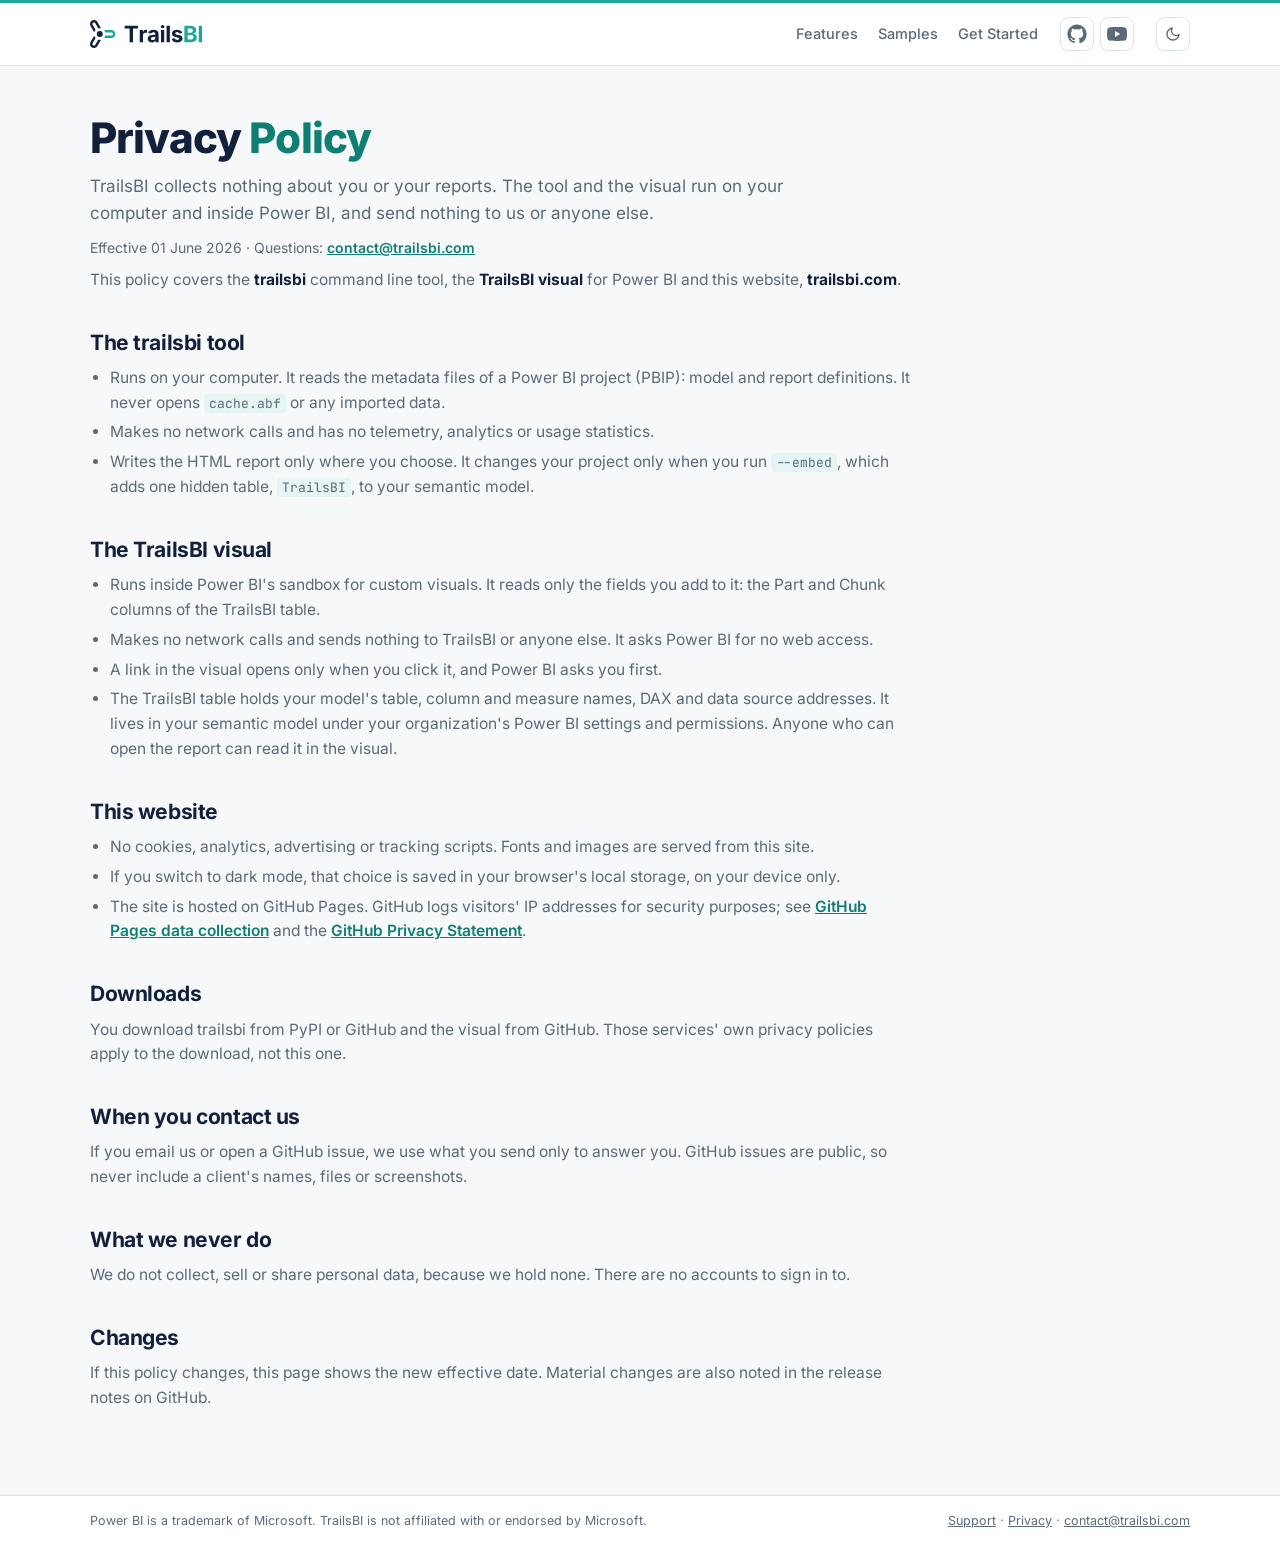
==== privacy/index.html @ 93e5e558 "update: added support, privacy pages. updated footer and sitmap to include links" ====
<!doctype html>
<html lang="en">
<head>
<meta charset="utf-8">
<meta name="viewport" content="width=device-width, initial-scale=1">
<title>Privacy policy · TrailsBI</title>
<meta name="description" content="TrailsBI collects nothing: the tool, the Power BI visual and this website send no data to anyone.">
<link rel="canonical" href="https://trailsbi.com/privacy/">
<meta property="og:type" content="website">
<meta property="og:site_name" content="TrailsBI">
<meta property="og:title" content="Privacy policy · TrailsBI">
<meta property="og:description" content="TrailsBI collects nothing: the tool, the Power BI visual and this website send no data to anyone.">
<meta property="og:url" content="https://trailsbi.com/privacy/">
<meta property="og:image" content="https://trailsbi.com/og.jpg">
<meta name="twitter:card" content="summary_large_image">
<meta name="theme-color" content="#13203B">
<link rel="icon" href="../favicon.svg" type="image/svg+xml">
<link rel="apple-touch-icon" href="../apple-touch-icon.png">
<link rel="preload" href="../assets/fonts/inter-latin-wght-normal.woff2" as="font" type="font/woff2" crossorigin>
<link rel="stylesheet" href="../assets/fonts.css">
<script>try{if(localStorage.getItem("trailsbi-theme")==="dark")document.documentElement.classList.add("dark")}catch(e){}</script>
<style>
/* Layout: navy hero with the product in a window frame, a privacy band, a tabbed tour of the five views,
   real findings from the samples, then install steps. Brand: navy #13203B, teal #1FA79A, mint #4FD1C5. */
:root{
  --bg:#F6F8FA; --surface:#FFFFFF; --ink:#13203B; --muted:#5C6A78; --line:#DCE3EA;
  --teal:#1FA79A; --teal-ink:#0F7F74; --teal-soft:#E4F5F3; --mint:#4FD1C5;
  --navy:#13203B; --navy-2:#1B2B4B; --navy-line:#2C3D5E; --on-navy:#E6ECF3; --on-navy-muted:#B9C6D6;
  --err:#C62828; --err-soft:#FCEAEA; --warn:#A86A12; --warn-soft:#FBF1E1;
  --logo-ink:#13203B; --logo-acc:#1FA79A;
  --shadow:0 1px 2px rgba(19,32,59,.06),0 12px 32px rgba(19,32,59,.10);
  --sans:"Inter","Segoe UI",system-ui,-apple-system,sans-serif; --mono:"JetBrains Mono","Cascadia Code",Consolas,monospace;
  color-scheme:light;
}
html.dark{
  --bg:#0D1524; --surface:#152036; --ink:#E6ECF3; --muted:#9AA8B8; --line:#26344F;
  --teal:#4FD1C5; --teal-ink:#6FE0D5; --teal-soft:#14343A;
  --navy:#0A1120; --navy-2:#152036; --navy-line:#26344F;
  --err:#FF8A80; --err-soft:#3A1E24; --warn:#F2B866; --warn-soft:#3A2E1C;
  --logo-ink:#FFFFFF; --logo-acc:#4FD1C5; --shadow:0 1px 2px rgba(0,0,0,.3),0 12px 32px rgba(0,0,0,.35); color-scheme:dark}
*{box-sizing:border-box}
body{margin:0;background:var(--bg);color:var(--ink);font:16px/1.6 var(--sans);-webkit-font-smoothing:antialiased}
.wrap{max-width:1180px;margin:0 auto;padding-inline:clamp(16px,4vw,40px)}
h1,h2,h3{text-wrap:balance;letter-spacing:-.02em}
a{color:var(--teal-ink)}

:focus-visible{outline:2px solid var(--teal);outline-offset:2px}

.copy{border:1px solid #3A4C6E;background:#13203B;color:#E6ECF3;border-radius:6px;padding:5px 11px;font:600 12.5px var(--sans);cursor:pointer}
.copy:hover{border-color:var(--mint)}

/* header */
header.top{background:var(--surface);border-top:3px solid var(--teal);border-bottom:1px solid var(--line)}
header.top .wrap{display:flex;align-items:center;gap:22px;padding-block:14px}
header.top .logo svg{height:28px;width:auto;display:block}
header.top nav{display:flex;gap:20px;margin-left:auto;font-size:14.5px;font-weight:500}
header.top nav a{color:var(--muted);text-decoration:none}
header.top nav a:hover{color:var(--ink)}
.theme{display:flex;align-items:center;justify-content:center;width:34px;height:34px;border:1px solid var(--line);border-radius:8px;background:var(--surface);color:var(--muted);cursor:pointer;padding:0}
.theme:hover{color:var(--ink);border-color:var(--teal)}
header.top .theme svg{width:16px;height:16px}
.theme .sun{display:none} html.dark .theme .sun{display:block} html.dark .theme .moon{display:none}

/* hero */

/* privacy band */

/* sections */

/* view tour */

@keyframes vfill{to{transform:scaleX(1)}}

/* sample cards (same as the Samples page) */

code{font:.88em var(--mono);background:var(--teal-soft);padding:1px 5px;border-radius:4px;overflow-wrap:anywhere}

/* works with */

/* get started */

footer{border-top:1px solid var(--line);background:var(--surface);color:var(--muted);font-size:12.5px;line-height:1.45}
footer .wrap{display:flex;flex-wrap:wrap;justify-content:space-between;gap:10px 24px;padding-block:16px}
footer a{color:var(--muted)}
footer a:hover{color:var(--teal-ink)}
header.top .links{display:flex;align-items:center;gap:6px}
header.top .soc{display:inline-flex;align-items:center;justify-content:center;width:34px;height:34px;border-radius:8px;color:var(--muted);background:transparent;border:1px solid var(--line);transition:background .15s,border-color .15s,color .15s}
header.top .soc:hover{background:var(--teal);border-color:var(--teal);color:#fff}
html.dark header.top .soc:hover{color:#0D1524}
header.top .soc svg{width:20px;height:20px}
footer .wrap{align-items:center}

@media (max-width:640px){
  header.top .hide-s{display:none}
  
  
}
@media (prefers-reduced-motion:reduce){*{transition:none!important;scroll-behavior:auto!important}}
header.top nav a[aria-current]{color:var(--ink);font-weight:600}

main.setup{padding-block:48px 72px}
.setup .lead{max-width:760px}
.setup h1{margin:0 0 12px;font-size:clamp(30px,4vw,42px);line-height:1.12;letter-spacing:-.02em;font-weight:800;text-wrap:balance}
.setup h1 em{font-style:normal;color:var(--teal-ink)}
.setup .lead p{margin:0;color:var(--muted);font-size:17px}

.setup ol.steps{list-style:none;margin:36px 0 0;padding:0;display:grid;gap:16px;counter-reset:st;max-width:900px}
.setup ol.steps>li{counter-increment:st;display:grid;grid-template-columns:34px minmax(0,1fr);column-gap:16px;background:var(--surface);border:1px solid var(--line);border-radius:12px;padding:20px 22px;box-shadow:var(--shadow)}
.setup ol.steps>li::before{content:counter(st);display:flex;align-items:center;justify-content:center;width:34px;height:34px;border-radius:50%;background:#1FA79A;color:#fff;font-weight:700}
.setup ol.steps h2{margin:4px 0 8px;font-size:19px;line-height:1.3}
.setup ol.steps p,.setup ol.steps li li{color:var(--muted);font-size:15px}
.setup ol.steps p{margin:0 0 10px}
.setup ol.steps ul{margin:0 0 12px;padding-left:18px}
.setup ol.steps li li{margin:4px 0}
.setup a{color:var(--teal-ink);font-weight:600}
.setup .code{position:relative;margin:10px 0 12px;background:#0D1524;border:1px solid #2C3D5E;border-radius:10px}
.setup .code pre{margin:0;padding:14px 76px 14px 16px;overflow-x:auto}
.setup .code code{font:13.5px/1.6 var(--mono);color:#E6ECF3;white-space:pre;background:none;padding:0;border-radius:0;border:0}
.setup .code .copy{position:absolute;top:9px;right:9px}

.setup .note{margin:28px 0 0;max-width:900px;border-left:3px solid #1FA79A;background:var(--surface);border-radius:0 10px 10px 0;padding:14px 18px;color:var(--muted);font-size:15px}
.setup .note b{color:var(--ink)}
.setup .note p{margin:0 0 6px}.setup .note p:last-child{margin:0}

.setup .lead code,.setup ol.steps p code,.setup .note code{font:13px var(--mono)}

/* privacy and support pages */
.prose{max-width:820px;margin-top:8px}
.prose h2{margin:36px 0 10px;font-size:21px;line-height:1.3}
.prose h3{margin:22px 0 6px;font-size:16.5px;line-height:1.35}
.prose p,.prose li{color:var(--muted);font-size:15.5px}
.prose p{margin:0 0 12px}
.prose ul{margin:0 0 14px;padding-left:20px}
.prose li{margin:5px 0}
.prose b{color:var(--ink)}
.prose code{font:13px var(--mono)}
.setup .lead .meta{margin-top:10px;font-size:14px}
.ways{display:grid;grid-template-columns:repeat(3,minmax(0,1fr));gap:16px;margin:32px 0 8px;max-width:1000px}
.way{display:grid;gap:6px;align-content:start;background:var(--surface);border:1px solid var(--line);border-radius:12px;padding:20px 22px;box-shadow:var(--shadow)}
.way h2{margin:0;font-size:17px;line-height:1.3}
.way p{margin:0;color:var(--muted);font-size:14.5px;line-height:1.55}
.way .go{margin-top:6px;font-weight:600;text-decoration:none}
.way .go::after{content:" \2192"}
.way .go:hover{text-decoration:underline}
.faq{display:grid;gap:10px;max-width:900px}
.faq details{background:var(--surface);border:1px solid var(--line);border-radius:10px;padding:12px 16px}
.faq summary{cursor:pointer;font-weight:600;color:var(--ink)}
.faq details p{margin:10px 0 2px}
@media (max-width:900px){.ways{grid-template-columns:1fr}}
</style>
</head>
<body>
<header class="top"><div class="wrap">
  <a class="logo" href="../" aria-label="TrailsBI home"><svg viewBox="0 0 509.0 125.0" role="img" aria-label="TrailsBI"><g transform="scale(1.2500)"><path fill="var(--logo-ink)" d="M38.4 72.2 38.5 71.6 38.4 71.1 38.0 70.6 37.5 70.4 33.7 70.5 30.4 70.1 29.7 70.2 29.3 70.7 19.0 88.6 18.3 89.6 17.5 90.3 16.8 90.7 15.9 91.2 15.0 91.4 14.0 91.4 13.1 91.3 12.1 91.0 11.4 90.7 10.5 90.1 9.9 89.5 9.4 88.8 9.0 87.9 8.7 87.0 8.6 86.0 8.7 85.2 8.9 84.1 9.4 83.1 19.7 65.1 19.9 64.7 19.7 63.9 17.7 61.3 15.9 57.9 15.6 57.7 15.1 57.5 14.7 57.5 14.3 57.6 13.9 58.1 1.9 78.8 0.8 81.2 0.4 82.6 0.1 84.1 0.0 86.9 0.2 88.3 0.6 90.1 1.1 91.4 1.8 92.8 3.4 95.1 5.4 97.0 7.8 98.5 10.3 99.5 13.1 100.0 15.9 99.9 18.6 99.3 21.1 98.2 22.3 97.5 23.8 96.3 24.9 95.1 26.0 93.7Z"/><path fill="var(--logo-ink)" d="M13.9 42.0 14.3 42.4 14.9 42.6 15.5 42.4 15.9 42.2 17.7 38.8 19.7 36.2 19.9 35.5 19.7 34.9 9.4 17.0 8.9 15.9 8.7 14.9 8.6 14.0 8.7 13.0 9.0 12.2 9.4 11.2 9.9 10.6 10.7 9.8 11.4 9.3 12.4 8.9 13.2 8.7 14.2 8.6 15.1 8.7 16.1 9.0 16.8 9.3 17.7 9.9 18.3 10.5 19.0 11.4 29.3 29.4 29.6 29.7 30.4 30.0 33.7 29.5 37.5 29.6 37.9 29.5 38.3 29.2 38.5 28.9 38.5 28.4 38.4 27.8 26.4 7.1 24.9 4.9 23.9 3.9 22.7 2.9 20.3 1.4 19.0 0.9 17.3 0.3 15.9 0.1 14.3 0.0 11.5 0.2 8.9 1.0 6.4 2.3 4.2 4.0 2.5 6.2 1.1 8.6 0.3 11.2 0.0 14.0 0.1 15.4 0.3 17.3 0.8 18.8 1.5 20.5Z"/><path fill="var(--logo-acc)" d="M52.3 35.9 51.7 36.0 51.3 36.4 51.1 37.0 51.2 37.5 53.2 40.8 54.4 43.8 54.9 44.3 55.5 44.5 76.2 44.5 77.4 44.6 78.4 44.9 79.1 45.3 80.0 45.9 80.6 46.5 81.2 47.4 81.5 48.2 81.8 49.2 81.8 50.0 81.7 51.1 81.5 51.9 81.2 52.6 80.6 53.5 80.0 54.1 79.1 54.8 78.4 55.1 77.4 55.4 76.2 55.6 55.5 55.6 55.0 55.6 54.4 56.2 53.2 59.2 51.2 62.5 51.1 62.9 51.2 63.4 51.4 63.7 51.7 64.0 52.3 64.2 76.3 64.2 78.9 63.9 81.6 63.1 83.0 62.5 84.2 61.7 85.7 60.6 86.7 59.6 87.6 58.5 88.5 57.2 89.6 54.7 90.3 52.0 90.4 49.2 90.0 46.5 89.0 43.9 87.6 41.5 85.7 39.5 83.5 37.8 82.2 37.2 80.5 36.5 78.9 36.1 77.1 35.9Z"/><circle fill="var(--logo-ink)" cx="34.9" cy="50.0" r="10.7"/></g><path d="M154.7 38.4V26.1H214.1V38.4H191.9V98.8H176.9V38.4ZM222 98.8V44.3H236.2V53.8H236.7Q238.3 48.7 241.8 46.1Q245.3 43.5 249.9 43.5Q251.1 43.5 252.4 43.6Q253.7 43.8 254.7 44V57.1Q253.7 56.8 251.8 56.6Q250 56.4 248.3 56.4Q245 56.4 242.3 57.8Q239.6 59.3 238.1 61.8Q236.6 64.4 236.6 67.8V98.8ZM276 99.9Q270.8 99.9 266.7 98.1Q262.5 96.3 260.2 92.6Q257.8 89 257.8 83.6Q257.8 79 259.5 75.9Q261.2 72.9 264.1 71Q267 69.2 270.7 68.2Q274.3 67.2 278.4 66.8Q283.1 66.3 286 65.9Q288.9 65.5 290.3 64.6Q291.6 63.7 291.6 61.9V61.7Q291.6 59.3 290.7 57.7Q289.7 56.1 287.7 55.3Q285.8 54.4 283.1 54.4Q280.3 54.4 278.2 55.3Q276.1 56.1 274.7 57.5Q273.4 59 272.8 60.7L259.4 58.5Q260.8 53.7 264 50.4Q267.3 47.1 272.2 45.3Q277 43.6 283.1 43.6Q287.5 43.6 291.7 44.6Q295.8 45.7 299.1 47.9Q302.4 50.1 304.3 53.6Q306.3 57.2 306.3 62.1V98.8H292.4V91.3H291.9Q290.6 93.8 288.4 95.7Q286.2 97.7 283.1 98.8Q280 99.9 276 99.9ZM280.1 89.6Q283.6 89.6 286.2 88.3Q288.8 86.9 290.3 84.5Q291.7 82.2 291.7 79.3V73.4Q291.1 73.9 289.8 74.3Q288.5 74.7 286.8 75Q285.2 75.3 283.7 75.5Q282.1 75.8 280.9 75.9Q278.2 76.3 276.2 77.2Q274.1 78 273 79.5Q271.9 80.9 271.9 83.2Q271.9 85.3 272.9 86.7Q274 88.2 275.9 88.9Q277.7 89.6 280.1 89.6ZM316.8 98.8V44.3H331.4V98.8ZM324.1 37.1Q320.8 37.1 318.4 34.9Q316.1 32.7 316.1 29.6Q316.1 26.5 318.4 24.3Q320.8 22.1 324.1 22.1Q327.4 22.1 329.8 24.3Q332.2 26.4 332.2 29.6Q332.2 32.7 329.8 34.9Q327.4 37.1 324.1 37.1ZM356.5 26.1V98.8H341.9V26.1ZM388.7 99.9Q382.1 99.9 377 98Q371.9 96.2 368.7 92.6Q365.5 89 364.5 83.9L378.2 81.6Q379.2 85.4 381.9 87.3Q384.6 89.2 389.1 89.2Q393.3 89.2 395.7 87.6Q398.1 86 398.1 83.6Q398.1 81.4 396.4 80.1Q394.7 78.7 391.1 78L381.7 76Q373.8 74.4 369.9 70.5Q366 66.6 366 60.5Q366 55.2 368.8 51.5Q371.7 47.7 376.8 45.6Q382 43.6 388.9 43.6Q395.3 43.6 400.1 45.4Q404.8 47.1 407.7 50.4Q410.7 53.7 411.7 58.1L398.7 60.4Q397.8 57.6 395.5 55.9Q393.1 54.1 389.1 54.1Q385.5 54.1 383 55.6Q380.6 57.1 380.6 59.6Q380.6 61.7 382.2 63.1Q383.8 64.5 387.6 65.3L397.4 67.3Q405.4 68.9 409.2 72.5Q413.1 76.1 413.1 82Q413.1 87.4 409.9 91.4Q406.8 95.4 401.3 97.7Q395.8 99.9 388.7 99.9Z" fill="var(--logo-ink)"/><path d="M421.3 98.8V26.1H450.2Q458.2 26.1 463.5 28.5Q468.9 30.9 471.5 35.1Q474.2 39.3 474.2 44.8Q474.2 49.1 472.5 52.3Q470.8 55.5 467.8 57.5Q464.9 59.5 461.1 60.4V61.2Q465.2 61.3 468.9 63.5Q472.5 65.6 474.8 69.5Q477 73.4 477 78.8Q477 84.5 474.2 89.1Q471.4 93.6 465.8 96.2Q460.3 98.8 452 98.8ZM436.2 86.6H449.1Q455.7 86.6 458.7 84.1Q461.7 81.5 461.7 77.4Q461.7 74.3 460.2 71.9Q458.7 69.6 456 68.2Q453.3 66.9 449.5 66.9H436.2ZM436.2 56.7H448Q451.2 56.7 453.7 55.5Q456.2 54.4 457.7 52.2Q459.1 50.1 459.1 47.2Q459.1 43.2 456.3 40.7Q453.5 38.3 448.3 38.3H436.2ZM500.4 26.1V98.8H485.5V26.1Z" fill="var(--logo-acc)"/></svg></a>
  <nav aria-label="Main">
    <a href="../#tour">Features</a>
    <a href="../samples/">Samples</a>
    <a class="hide-s" href="../#start">Get Started</a>
  </nav>
  <span class="links hide-s"><a class="soc" href="https://github.com/trailsbi" target="_blank" rel="noopener" aria-label="TrailsBI on GitHub" title="github.com/trailsbi"><svg viewBox="0 0 24 24" aria-hidden="true"><path fill="currentColor" d="M12 .5C5.65.5.5 5.65.5 12a11.5 11.5 0 0 0 7.86 10.92c.58.1.79-.25.79-.56v-2c-3.2.7-3.87-1.37-3.87-1.37-.52-1.33-1.28-1.69-1.28-1.69-1.05-.72.08-.7.08-.7 1.16.08 1.77 1.19 1.77 1.19 1.03 1.77 2.7 1.26 3.36.96.1-.75.4-1.26.73-1.55-2.55-.29-5.24-1.28-5.24-5.69 0-1.26.45-2.29 1.19-3.09-.12-.29-.52-1.46.11-3.05 0 0 .97-.31 3.17 1.18a11 11 0 0 1 5.77 0c2.2-1.49 3.17-1.18 3.17-1.18.63 1.59.23 2.76.11 3.05.74.8 1.19 1.83 1.19 3.09 0 4.42-2.69 5.39-5.26 5.68.41.36.78 1.06.78 2.14v3.17c0 .31.21.67.8.56A11.5 11.5 0 0 0 23.5 12C23.5 5.65 18.35.5 12 .5z"/></svg></a><a class="soc" href="https://youtube.com/@trailsbi" target="_blank" rel="noopener" aria-label="TrailsBI on YouTube" title="youtube.com/@trailsbi"><svg viewBox="0 0 24 24" aria-hidden="true"><path fill="currentColor" d="M23.5 6.2a3 3 0 0 0-2.1-2.1C19.5 3.6 12 3.6 12 3.6s-7.5 0-9.4.5A3 3 0 0 0 .5 6.2 31.4 31.4 0 0 0 0 12a31.4 31.4 0 0 0 .5 5.8 3 3 0 0 0 2.1 2.1c1.9.5 9.4.5 9.4.5s7.5 0 9.4-.5a3 3 0 0 0 2.1-2.1A31.4 31.4 0 0 0 24 12a31.4 31.4 0 0 0-.5-5.8zM9.6 15.6V8.4l6.3 3.6-6.3 3.6z"/></svg></a></span>
  <button class="theme" id="themeBtn" aria-label="Switch to dark mode" title="Switch to dark mode"><svg class="moon" width="16" height="16" viewBox="0 0 24 24" fill="none" stroke="currentColor" stroke-width="2" stroke-linecap="round" stroke-linejoin="round" aria-hidden="true"><path d="M21 12.8A9 9 0 1 1 11.2 3a7 7 0 0 0 9.8 9.8z"/></svg><svg class="sun" width="16" height="16" viewBox="0 0 24 24" fill="none" stroke="currentColor" stroke-width="2" stroke-linecap="round" aria-hidden="true"><circle cx="12" cy="12" r="4"/><path d="M12 2v2M12 20v2M4.9 4.9l1.4 1.4M17.7 17.7l1.4 1.4M2 12h2M20 12h2M4.9 19.1l1.4-1.4M17.7 6.3l1.4-1.4"/></svg></button>
</div></header>
<main class="setup wrap">
<div class="lead">
  <h1>Privacy <em>Policy</em></h1>
  <p>TrailsBI collects nothing about you or your reports. The tool and the visual run on your computer and inside Power BI, and send nothing to us or anyone else.</p>
  <p class="meta">Effective 01 June 2026 · Questions: <a href="mailto:contact@trailsbi.com">contact@trailsbi.com</a></p>
</div>

<div class="prose">
<p>This policy covers the <b>trailsbi</b> command line tool, the <b>TrailsBI visual</b> for Power BI and this website, <b>trailsbi.com</b>.</p>

<h2>The trailsbi tool</h2>
<ul>
  <li>Runs on your computer. It reads the metadata files of a Power BI project (PBIP): model and report definitions. It never opens <code>cache.abf</code> or any imported data.</li>
  <li>Makes no network calls and has no telemetry, analytics or usage statistics.</li>
  <li>Writes the HTML report only where you choose. It changes your project only when you run <code>--embed</code>, which adds one hidden table, <code>TrailsBI</code>, to your semantic model.</li>
</ul>

<h2>The TrailsBI visual</h2>
<ul>
  <li>Runs inside Power BI's sandbox for custom visuals. It reads only the fields you add to it: the Part and Chunk columns of the TrailsBI table.</li>
  <li>Makes no network calls and sends nothing to TrailsBI or anyone else. It asks Power BI for no web access.</li>
  <li>A link in the visual opens only when you click it, and Power BI asks you first.</li>
  <li>The TrailsBI table holds your model's table, column and measure names, DAX and data source addresses. It lives in your semantic model under your organization's Power BI settings and permissions. Anyone who can open the report can read it in the visual.</li>
</ul>

<h2>This website</h2>
<ul>
  <li>No cookies, analytics, advertising or tracking scripts. Fonts and images are served from this site.</li>
  <li>If you switch to dark mode, that choice is saved in your browser's local storage, on your device only.</li>
  <li>The site is hosted on GitHub Pages. GitHub logs visitors' IP addresses for security purposes; see <a href="https://docs.github.com/en/pages/getting-started-with-github-pages/what-is-github-pages#data-collection" target="_blank" rel="noopener">GitHub Pages data collection</a> and the <a href="https://docs.github.com/en/site-policy/privacy-policies/github-general-privacy-statement" target="_blank" rel="noopener">GitHub Privacy Statement</a>.</li>
</ul>

<h2>Downloads</h2>
<p>You download trailsbi from PyPI or GitHub and the visual from GitHub. Those services' own privacy policies apply to the download, not this one.</p>

<h2>When you contact us</h2>
<p>If you email us or open a GitHub issue, we use what you send only to answer you. GitHub issues are public, so never include a client's names, files or screenshots.</p>

<h2>What we never do</h2>
<p>We do not collect, sell or share personal data, because we hold none. There are no accounts to sign in to.</p>

<h2>Changes</h2>
<p>If this policy changes, this page shows the new effective date. Material changes are also noted in the release notes on GitHub.</p>
</div>
</main>
<footer><div class="wrap">
  <span>Power BI is a trademark of Microsoft. TrailsBI is not affiliated with or endorsed by Microsoft.</span>
  <span class="flinks"><a href="../support/">Support</a> · <a href="../privacy/">Privacy</a> · <a href="mailto:contact@trailsbi.com">contact@trailsbi.com</a></span>
  </div></footer>
<script>
(function () {
  var root = document.documentElement, tb = document.getElementById("themeBtn");
  function setTheme(d) {
    root.classList.toggle("dark", d);
    var l = d ? "Switch to light mode" : "Switch to dark mode";
    tb.setAttribute("aria-label", l); tb.title = l;
    try { localStorage.setItem("trailsbi-theme", d ? "dark" : "light"); } catch (x) {}
  }
  var saved = null; try { saved = localStorage.getItem("trailsbi-theme"); } catch (x) {}
  setTheme(saved === "dark");
  tb.addEventListener("click", function () { setTheme(!root.classList.contains("dark")); });
  document.addEventListener("click", function (e) {
    var cp = e.target.closest && e.target.closest(".copy");
    if (!cp) return;
    var el = document.getElementById(cp.dataset.copy), t = el.textContent;
    var done = function () { cp.textContent = "Copied"; setTimeout(function () { cp.textContent = "Copy"; }, 1500); };
    var sel = function () { var r = document.createRange(); r.selectNodeContents(el); var s = getSelection(); s.removeAllRanges(); s.addRange(r); };
    try { navigator.clipboard.writeText(t).then(done, sel); } catch (x) { sel(); }
  });
})();
</script>
</body>
</html>
---- assets/fonts.css ----
/* Inter (variable) and JetBrains Mono, served from this site. SIL Open Font License 1.1: see OFL.txt */
@font-face{font-family:"Inter";font-style:normal;font-display:swap;font-weight:100 900;
  src:url(fonts/inter-latin-wght-normal.woff2) format("woff2-variations"),url(fonts/inter-latin-wght-normal.woff2) format("woff2");
  unicode-range:U+0000-00FF,U+0131,U+0152-0153,U+02BB-02BC,U+02C6,U+02DA,U+02DC,U+0304,U+0308,U+0329,U+2000-206F,U+20AC,U+2122,U+2191,U+2193,U+2212,U+2215,U+FEFF,U+FFFD}
@font-face{font-family:"Inter";font-style:normal;font-display:swap;font-weight:100 900;
  src:url(fonts/inter-latin-ext-wght-normal.woff2) format("woff2-variations"),url(fonts/inter-latin-ext-wght-normal.woff2) format("woff2");
  unicode-range:U+0100-02BA,U+02BD-02C5,U+02C7-02CC,U+02CE-02D7,U+02DD-02FF,U+0304,U+0308,U+0329,U+1D00-1DBF,U+1E00-1E9F,U+1EF2-1EFF,U+2020,U+20A0-20AB,U+20AD-20C0,U+2113,U+2C60-2C7F,U+A720-A7FF}
@font-face{font-family:"JetBrains Mono";font-style:normal;font-display:swap;font-weight:400;
  src:url(fonts/jetbrains-mono-latin-400-normal.woff2) format("woff2")}
@font-face{font-family:"JetBrains Mono";font-style:normal;font-display:swap;font-weight:500;
  src:url(fonts/jetbrains-mono-latin-500-normal.woff2) format("woff2")}
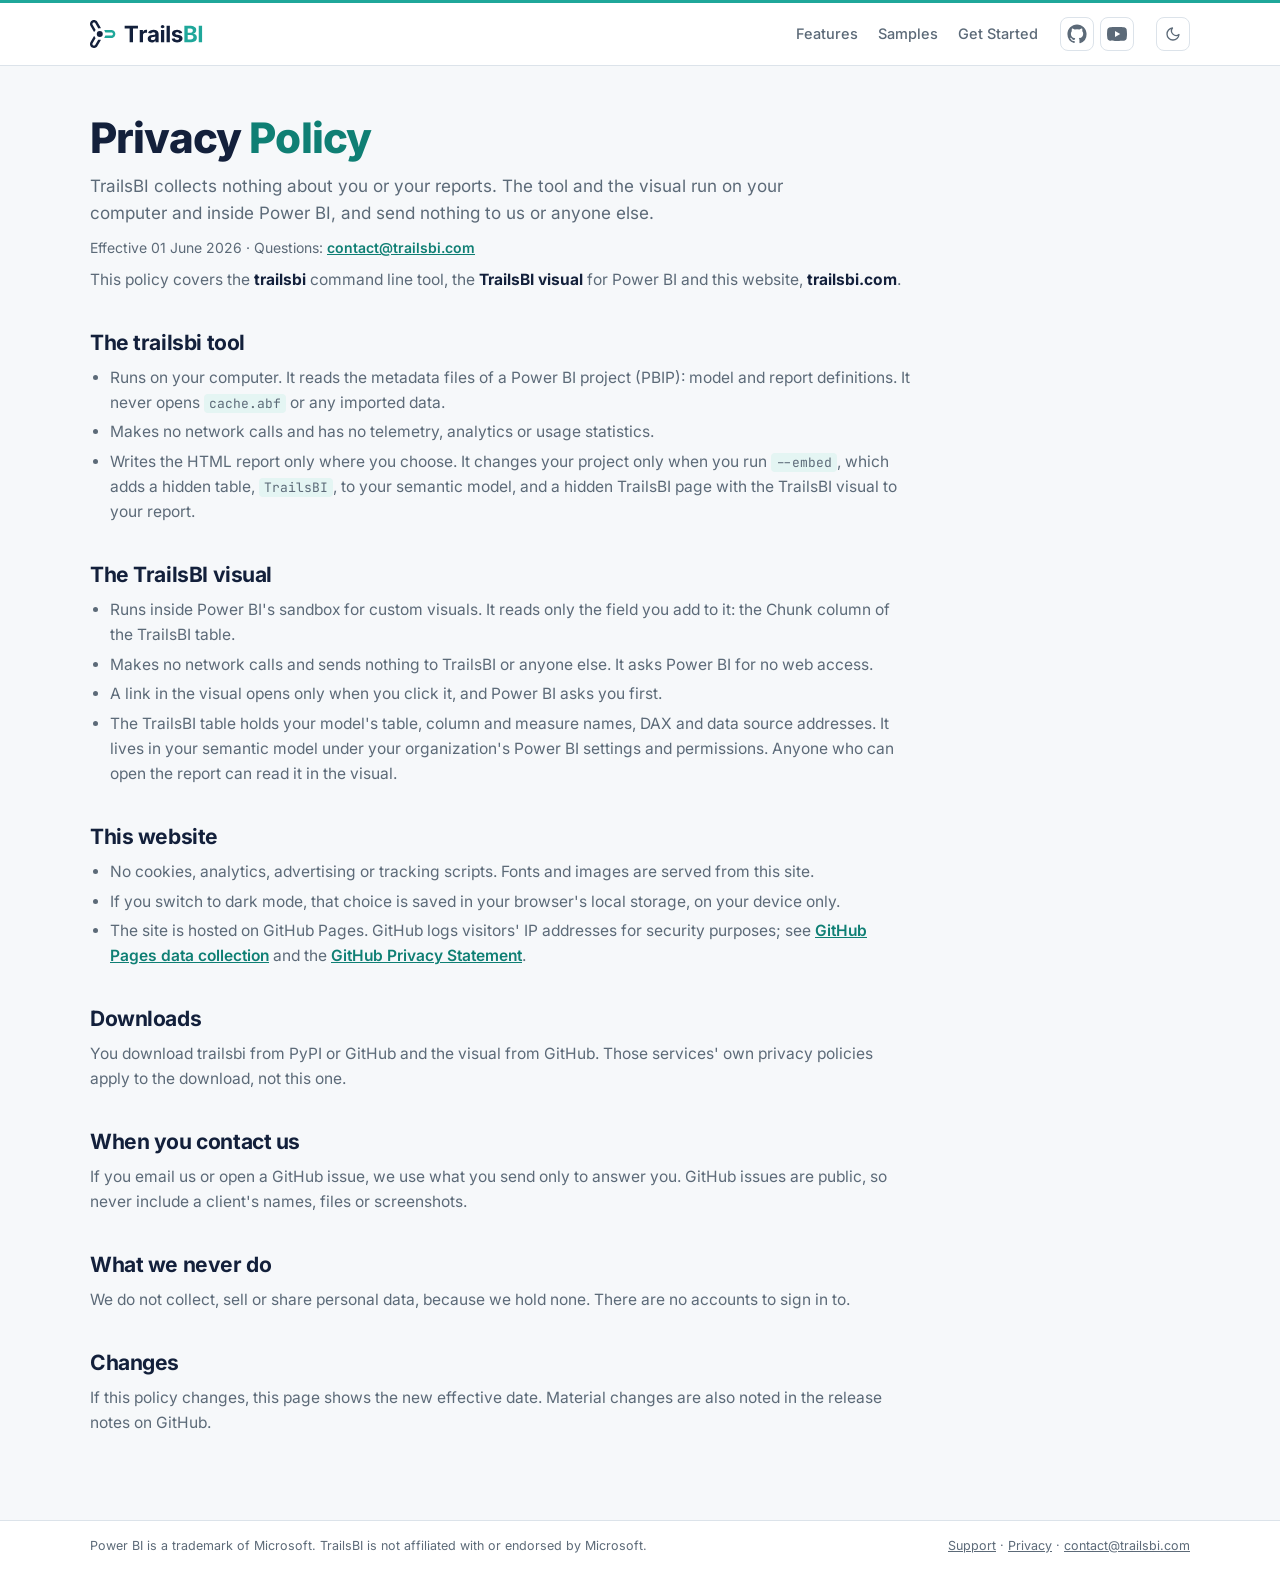
==== commit 544c95f9: "update: embed now also adds the page and visual in report" ====
--- a/privacy/index.html
+++ b/privacy/index.html
@@ -174,12 +174,12 @@
 <ul>
   <li>Runs on your computer. It reads the metadata files of a Power BI project (PBIP): model and report definitions. It never opens <code>cache.abf</code> or any imported data.</li>
   <li>Makes no network calls and has no telemetry, analytics or usage statistics.</li>
-  <li>Writes the HTML report only where you choose. It changes your project only when you run <code>--embed</code>, which adds one hidden table, <code>TrailsBI</code>, to your semantic model.</li>
+  <li>Writes the HTML report only where you choose. It changes your project only when you run <code>--embed</code>, which adds a hidden table, <code>TrailsBI</code>, to your semantic model, and a hidden TrailsBI page with the TrailsBI visual to your report.</li>
 </ul>
 
 <h2>The TrailsBI visual</h2>
 <ul>
-  <li>Runs inside Power BI's sandbox for custom visuals. It reads only the fields you add to it: the Part and Chunk columns of the TrailsBI table.</li>
+  <li>Runs inside Power BI's sandbox for custom visuals. It reads only the field you add to it: the Chunk column of the TrailsBI table.</li>
   <li>Makes no network calls and sends nothing to TrailsBI or anyone else. It asks Power BI for no web access.</li>
   <li>A link in the visual opens only when you click it, and Power BI asks you first.</li>
   <li>The TrailsBI table holds your model's table, column and measure names, DAX and data source addresses. It lives in your semantic model under your organization's Power BI settings and permissions. Anyone who can open the report can read it in the visual.</li>
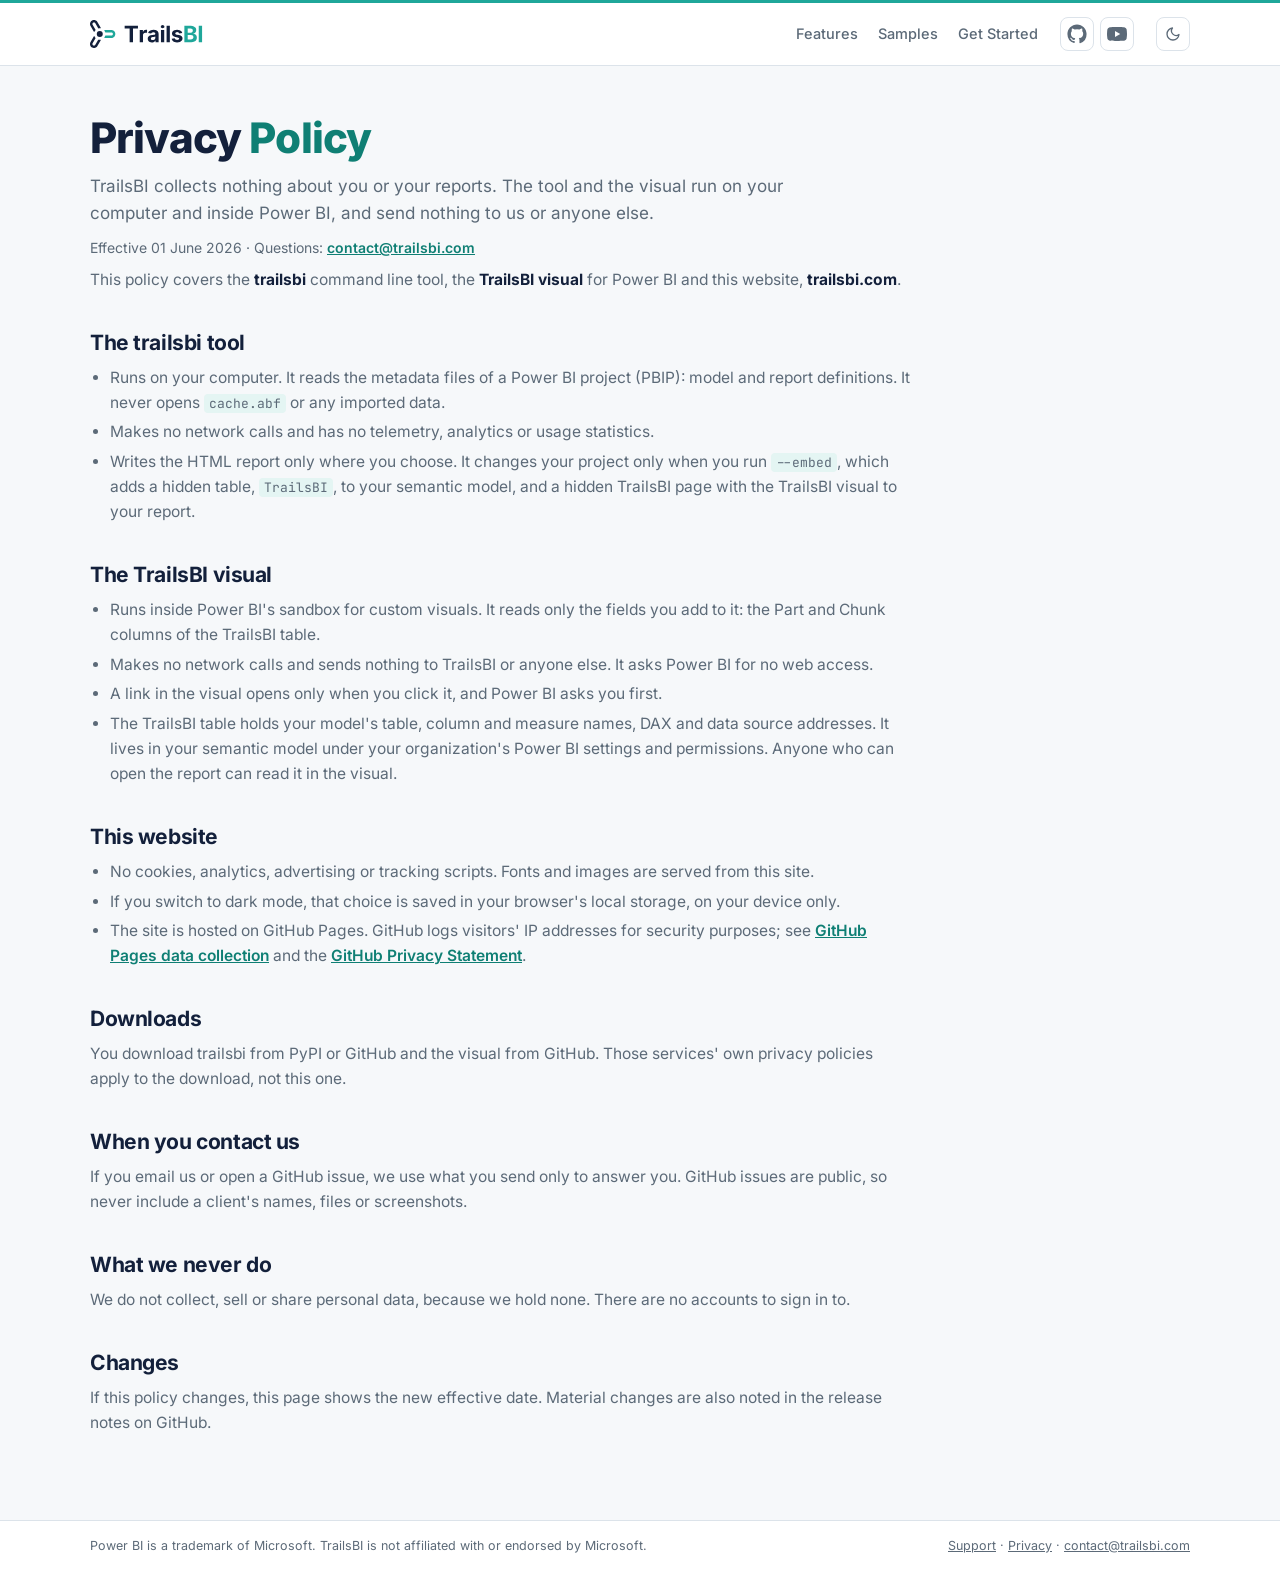
==== commit b11d5801: "update: embed now also adds the page and visual in report" ====
--- a/privacy/index.html
+++ b/privacy/index.html
@@ -179,7 +179,7 @@
 
 <h2>The TrailsBI visual</h2>
 <ul>
-  <li>Runs inside Power BI's sandbox for custom visuals. It reads only the field you add to it: the Chunk column of the TrailsBI table.</li>
+  <li>Runs inside Power BI's sandbox for custom visuals. It reads only the fields you add to it: the Part and Chunk columns of the TrailsBI table.</li>
   <li>Makes no network calls and sends nothing to TrailsBI or anyone else. It asks Power BI for no web access.</li>
   <li>A link in the visual opens only when you click it, and Power BI asks you first.</li>
   <li>The TrailsBI table holds your model's table, column and measure names, DAX and data source addresses. It lives in your semantic model under your organization's Power BI settings and permissions. Anyone who can open the report can read it in the visual.</li>
